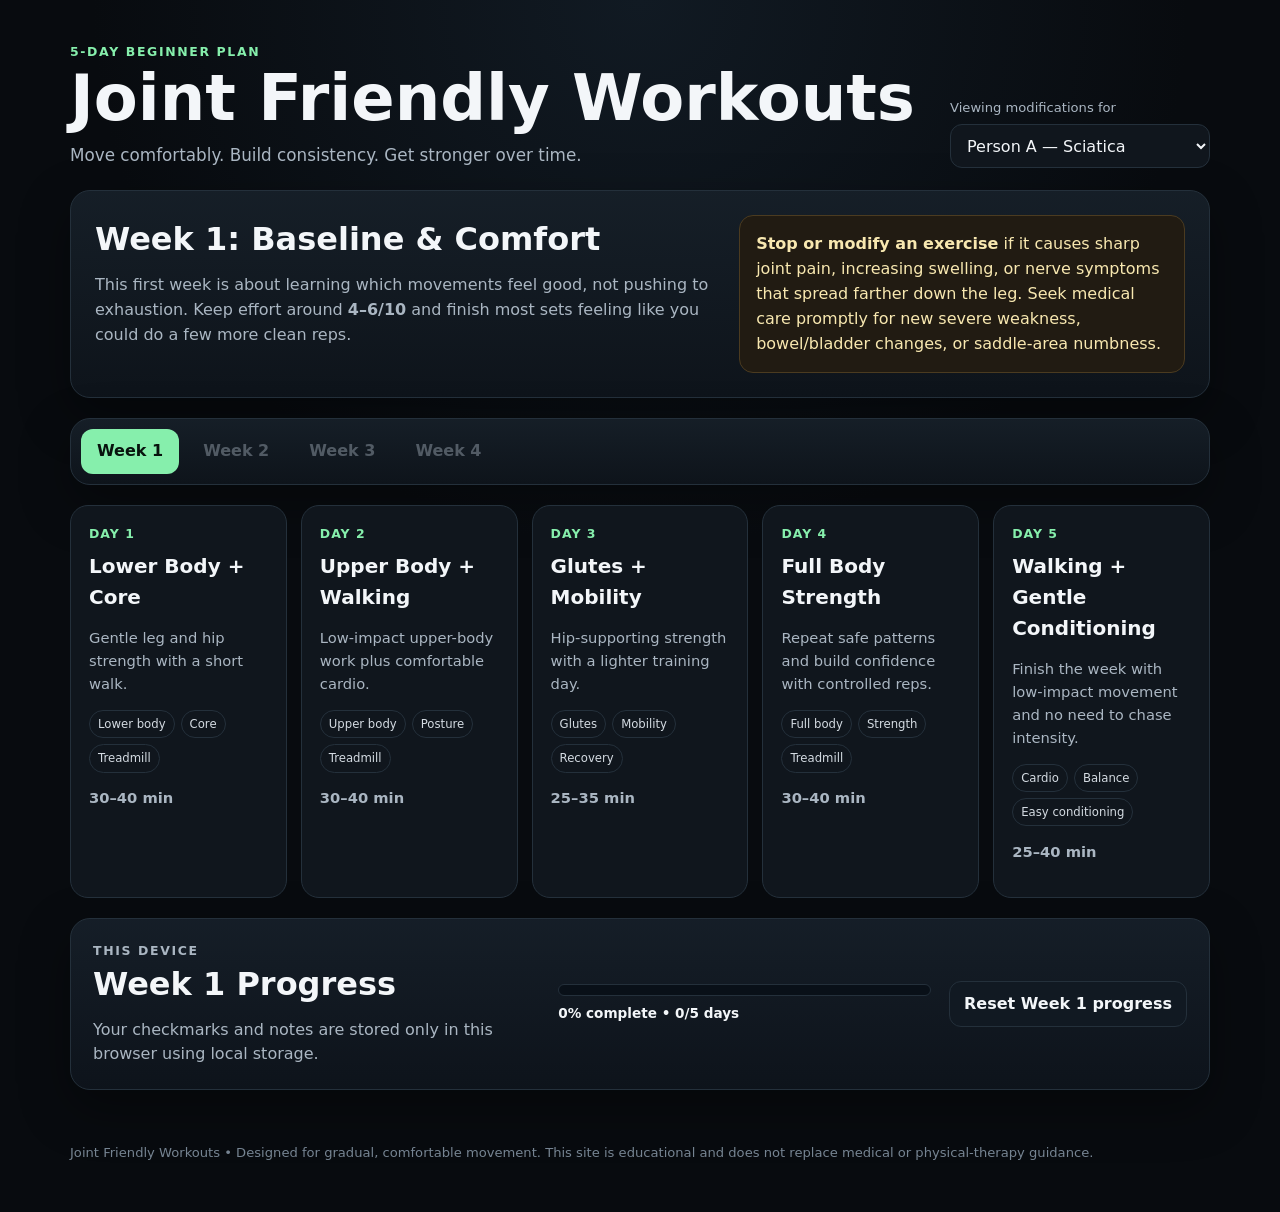
==== index.html @ ee9be579 "Add files via upload" ====
<!doctype html>
<html lang="en">
<head>
  <meta charset="utf-8" />
  <meta name="viewport" content="width=device-width, initial-scale=1" />
  <meta name="theme-color" content="#0b0f14" />
  <meta name="description" content="Joint-friendly 5-day workout plans with sciatica and knee/hip modifications." />
  <title>Joint Friendly Workouts</title>
  <link rel="stylesheet" href="styles.css" />
</head>
<body>
  <header class="site-header">
    <div>
      <p class="eyebrow">5-day beginner plan</p>
      <h1>Joint Friendly Workouts</h1>
      <p class="subtitle">Move comfortably. Build consistency. Get stronger over time.</p>
    </div>
    <div class="profile-control" aria-label="Select workout profile">
      <label for="profileSelect">Viewing modifications for</label>
      <select id="profileSelect">
        <option value="a">Person A — Sciatica</option>
        <option value="b">Person B — Knee / Hip</option>
      </select>
    </div>
  </header>

  <main class="layout">
    <section class="panel intro-card">
      <div>
        <h2>Week 1: Baseline &amp; Comfort</h2>
        <p>This first week is about learning which movements feel good, not pushing to exhaustion. Keep effort around <strong>4–6/10</strong> and finish most sets feeling like you could do a few more clean reps.</p>
      </div>
      <div class="safety-box">
        <strong>Stop or modify an exercise</strong> if it causes sharp joint pain, increasing swelling, or nerve symptoms that spread farther down the leg. Seek medical care promptly for new severe weakness, bowel/bladder changes, or saddle-area numbness.
      </div>
    </section>

    <nav class="week-nav panel" aria-label="Workout week navigation">
      <button class="week-tab active" data-week="1">Week 1</button>
      <button class="week-tab locked" disabled title="Ready for future plans">Week 2</button>
      <button class="week-tab locked" disabled>Week 3</button>
      <button class="week-tab locked" disabled>Week 4</button>
    </nav>

    <section class="day-grid" id="dayGrid" aria-label="Week 1 workout days"></section>

    <section class="panel progress-panel">
      <div>
        <p class="eyebrow">This device</p>
        <h2>Week 1 Progress</h2>
        <p>Your checkmarks and notes are stored only in this browser using local storage.</p>
      </div>
      <div class="progress-wrap" aria-label="Workout completion progress">
        <div class="progress-bar"><span id="progressFill"></span></div>
        <strong id="progressText">0% complete</strong>
      </div>
      <button id="resetProgress" class="secondary-btn">Reset Week 1 progress</button>
    </section>
  </main>

  <dialog id="workoutDialog" class="workout-dialog">
    <div class="dialog-shell">
      <button class="close-btn" id="closeDialog" aria-label="Close workout">×</button>
      <div id="workoutContent"></div>
    </div>
  </dialog>

  <footer>
    <p>Joint Friendly Workouts • Designed for gradual, comfortable movement. This site is educational and does not replace medical or physical-therapy guidance.</p>
  </footer>

  <script src="data/workouts.js"></script>
  <script src="app.js"></script>
</body>
</html>
---- styles.css ----
:root {
  color-scheme: dark;
  --bg: #080b0f;
  --panel: #10161d;
  --panel-2: #161f28;
  --text: #f3f6f9;
  --muted: #aab6c2;
  --accent: #86efac;
  --accent-2: #60a5fa;
  --warning: #fde68a;
  --danger: #fca5a5;
  --border: #24303b;
  --shadow: 0 18px 50px rgba(0,0,0,.35);
}

* { box-sizing: border-box; }
html { scroll-behavior: smooth; }
body {
  margin: 0;
  font-family: Inter, ui-sans-serif, system-ui, -apple-system, BlinkMacSystemFont, "Segoe UI", sans-serif;
  background: radial-gradient(circle at top, #111a23 0%, var(--bg) 40%);
  color: var(--text);
  line-height: 1.55;
}
button, select, input, textarea { font: inherit; }
button, select { min-height: 44px; }

.site-header {
  max-width: 1180px;
  margin: 0 auto;
  padding: 42px 20px 22px;
  display: flex;
  gap: 28px;
  justify-content: space-between;
  align-items: end;
}
.eyebrow { text-transform: uppercase; letter-spacing: .13em; font-size: .78rem; color: var(--accent); font-weight: 800; margin: 0 0 5px; }
h1 { font-size: clamp(2rem, 6vw, 4rem); line-height: 1; margin: 0 0 12px; }
h2 { margin: 0 0 8px; font-size: clamp(1.35rem, 3vw, 2rem); }
h3 { margin: 0; }
.subtitle { color: var(--muted); margin: 0; font-size: 1.05rem; }
.profile-control { min-width: 260px; }
.profile-control label { display:block; font-size:.82rem; color: var(--muted); margin-bottom:6px; }
select {
  width: 100%; border: 1px solid var(--border); border-radius: 12px; background: var(--panel); color: var(--text); padding: 10px 12px;
}
.layout { max-width: 1180px; margin: 0 auto; padding: 0 20px 40px; }
.panel {
  background: linear-gradient(180deg, rgba(22,31,40,.96), rgba(14,20,27,.96));
  border: 1px solid var(--border);
  border-radius: 20px;
  box-shadow: var(--shadow);
}
.intro-card { padding: 24px; display:grid; grid-template-columns: 1.4fr 1fr; gap:20px; }
.intro-card p { margin:0; color: var(--muted); }
.safety-box { background: #211b12; border:1px solid #4b3b20; padding:16px; border-radius:14px; color:#f8e8b0; }
.week-nav { margin-top:20px; padding:10px; display:flex; gap:8px; overflow:auto; }
.week-tab { border:0; background:transparent; color:var(--muted); padding:10px 16px; border-radius:12px; font-weight:800; white-space:nowrap; }
.week-tab.active { background:var(--accent); color:#08130d; }
.week-tab.locked { opacity:.42; }
.day-grid { margin-top:20px; display:grid; grid-template-columns: repeat(5, minmax(0, 1fr)); gap:14px; }
.day-card {
  border:1px solid var(--border); border-radius:18px; background:var(--panel); padding:18px; cursor:pointer; transition:.2s ease; min-height:235px;
}
.day-card:hover { transform: translateY(-3px); border-color:#41505f; }
.day-card .day-num { color:var(--accent); font-weight:800; font-size:.78rem; letter-spacing:.08em; text-transform:uppercase; }
.day-card h3 { font-size:1.25rem; margin:7px 0; }
.day-card p { color:var(--muted); font-size:.92rem; }
.day-card .tag-row { display:flex; gap:6px; flex-wrap:wrap; margin-top:12px; }
.tag { border:1px solid var(--border); border-radius:999px; padding:4px 8px; font-size:.73rem; color:#d4dbe2; }
.day-card.completed { outline: 2px solid #2d8b53; }
.day-card.completed::after { content:"✓ Completed"; display:inline-block; margin-top:12px; color:var(--accent); font-weight:800; }
.progress-panel { margin-top:20px; padding:22px; display:grid; grid-template-columns: 1.2fr 1fr auto; gap:18px; align-items:center; }
.progress-panel p { margin:0; color:var(--muted); }
.progress-bar { height:12px; background:#091018; border:1px solid var(--border); border-radius:999px; overflow:hidden; }
.progress-bar span { display:block; height:100%; width:0; background:linear-gradient(90deg,var(--accent-2),var(--accent)); transition:width .2s; }
.progress-wrap strong { display:block; margin-top:7px; font-size:.85rem; }
.secondary-btn, .primary-btn { border:1px solid var(--border); border-radius:12px; padding:10px 14px; font-weight:800; cursor:pointer; }
.secondary-btn { background:#111922; color:var(--text); }
.primary-btn { background:var(--accent); color:#07110c; border-color:transparent; }
footer { max-width:1180px; margin:0 auto; padding:0 20px 35px; color:#768492; font-size:.82rem; }

.workout-dialog { width:min(900px, 96vw); max-height:94vh; padding:0; border:1px solid var(--border); border-radius:22px; background:var(--bg); color:var(--text); box-shadow:var(--shadow); }
.workout-dialog::backdrop { background:rgba(0,0,0,.78); backdrop-filter:blur(4px); }
.dialog-shell { position:relative; padding:24px; }
.close-btn { position:sticky; top:0; float:right; z-index:4; width:44px; border-radius:50%; border:1px solid var(--border); background:#1a232c; color:white; font-size:1.6rem; cursor:pointer; }
.workout-hero { padding-right:55px; margin-bottom:20px; }
.workout-hero p { color:var(--muted); margin:.3rem 0; }
.exercise-list { display:grid; gap:14px; }
.exercise-card { border:1px solid var(--border); border-radius:16px; background:var(--panel); overflow:hidden; }
.exercise-head { display:grid; grid-template-columns:86px 1fr auto; gap:14px; align-items:center; padding:14px; }
.exercise-art { width:86px; height:86px; border-radius:14px; background:#0c1218; border:1px solid var(--border); display:grid; place-items:center; }
.exercise-art svg { width:70px; height:70px; stroke:var(--accent-2); fill:none; stroke-width:4; stroke-linecap:round; stroke-linejoin:round; }
.exercise-meta { color:var(--accent); font-weight:800; font-size:.88rem; }
.exercise-card details { border-top:1px solid var(--border); padding:12px 14px; }
.exercise-card summary { cursor:pointer; font-weight:800; }
.exercise-card details p { color:var(--muted); }
.modification { border-left:3px solid var(--accent); padding:9px 11px; background:#0e1d17; border-radius:0 10px 10px 0; margin-top:10px; }
.check-wrap { display:flex; align-items:center; gap:8px; }
.check-wrap input { width:23px; height:23px; accent-color:var(--accent); }
.tracker { margin-top:18px; padding:16px; background:var(--panel-2); border:1px solid var(--border); border-radius:16px; }
.tracker-grid { display:grid; grid-template-columns:repeat(3,1fr); gap:12px; }
.tracker label { display:block; color:var(--muted); font-size:.82rem; }
.tracker input, .tracker select, .tracker textarea { width:100%; margin-top:5px; padding:10px; border-radius:10px; border:1px solid var(--border); background:#0d1319; color:var(--text); }
.tracker textarea { min-height:88px; resize:vertical; }
.tracker .wide { grid-column:1/-1; }
.complete-day { width:100%; margin-top:14px; }

@media (max-width: 900px) {
  .day-grid { grid-template-columns:repeat(2,1fr); }
  .progress-panel { grid-template-columns:1fr; }
}
@media (max-width: 680px) {
  .site-header { padding-top:26px; display:block; }
  .profile-control { margin-top:20px; min-width:0; }
  .intro-card { grid-template-columns:1fr; }
  .day-grid { grid-template-columns:1fr; }
  .day-card { min-height:0; }
  .dialog-shell { padding:16px; }
  .exercise-head { grid-template-columns:70px 1fr; }
  .exercise-art { width:70px; height:70px; }
  .exercise-art svg { width:56px; height:56px; }
  .check-wrap { grid-column:2; }
  .tracker-grid { grid-template-columns:1fr 1fr; }
  .tracker .wide { grid-column:1/-1; }
}
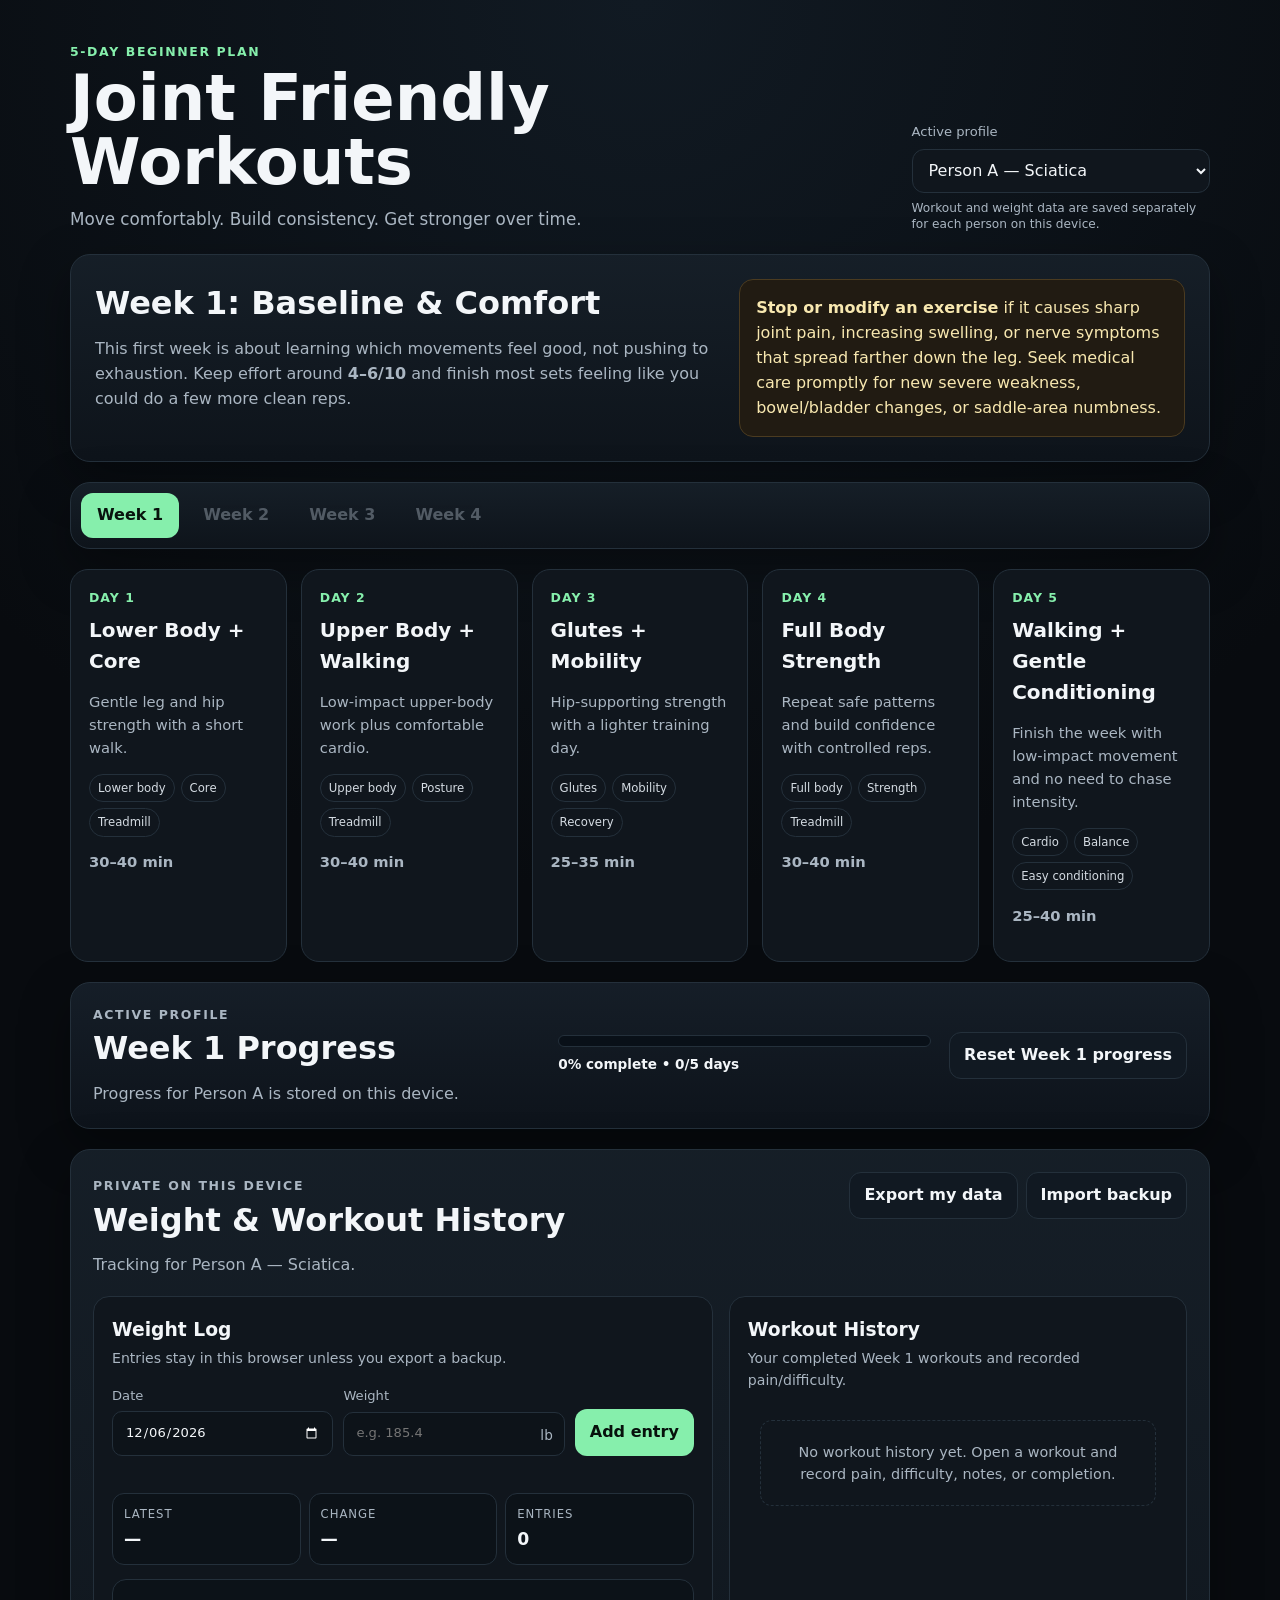
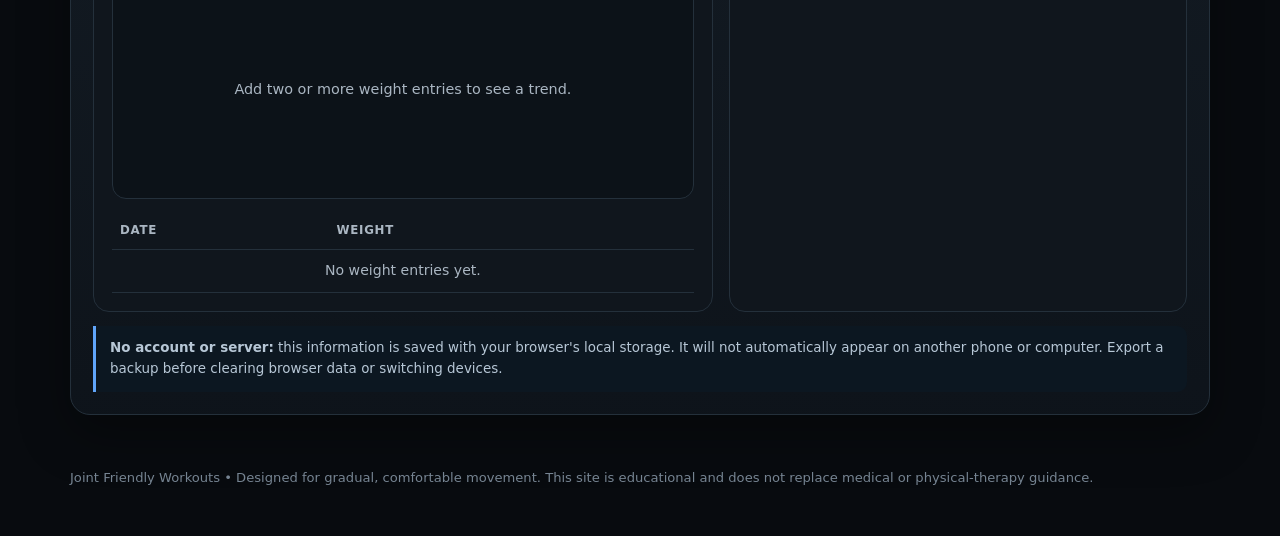
==== commit 0ab736af: "Add files via upload" ====
--- a/index.html
+++ b/index.html
@@ -16,11 +16,12 @@
       <p class="subtitle">Move comfortably. Build consistency. Get stronger over time.</p>
     </div>
     <div class="profile-control" aria-label="Select workout profile">
-      <label for="profileSelect">Viewing modifications for</label>
+      <label for="profileSelect">Active profile</label>
       <select id="profileSelect">
         <option value="a">Person A — Sciatica</option>
         <option value="b">Person B — Knee / Hip</option>
       </select>
+      <p class="profile-note">Workout and weight data are saved separately for each person on this device.</p>
     </div>
   </header>
 
@@ -46,15 +47,79 @@
 
     <section class="panel progress-panel">
       <div>
-        <p class="eyebrow">This device</p>
+        <p class="eyebrow">Active profile</p>
         <h2>Week 1 Progress</h2>
-        <p>Your checkmarks and notes are stored only in this browser using local storage.</p>
+        <p id="progressProfileText">Progress for Person A is stored on this device.</p>
       </div>
       <div class="progress-wrap" aria-label="Workout completion progress">
         <div class="progress-bar"><span id="progressFill"></span></div>
         <strong id="progressText">0% complete</strong>
       </div>
       <button id="resetProgress" class="secondary-btn">Reset Week 1 progress</button>
+    </section>
+
+    <section class="panel tracking-panel" id="tracking">
+      <div class="tracking-header">
+        <div>
+          <p class="eyebrow">Private on this device</p>
+          <h2>Weight &amp; Workout History</h2>
+          <p id="trackingProfileText">Tracking for Person A.</p>
+        </div>
+        <div class="tracking-actions">
+          <button id="exportData" class="secondary-btn">Export my data</button>
+          <label class="secondary-btn import-btn" for="importData">Import backup</label>
+          <input id="importData" type="file" accept="application/json,.json" hidden />
+        </div>
+      </div>
+
+      <div class="tracking-grid">
+        <section class="tracking-card">
+          <div class="section-heading">
+            <div>
+              <h3>Weight Log</h3>
+              <p>Entries stay in this browser unless you export a backup.</p>
+            </div>
+          </div>
+          <form id="weightForm" class="weight-form">
+            <label>Date
+              <input type="date" id="weightDate" required />
+            </label>
+            <label>Weight
+              <div class="input-with-unit">
+                <input type="number" id="weightValue" min="1" max="999" step="0.1" inputmode="decimal" placeholder="e.g. 185.4" required />
+                <span>lb</span>
+              </div>
+            </label>
+            <button class="primary-btn" type="submit">Add entry</button>
+          </form>
+          <p class="form-message" id="weightMessage" role="status" aria-live="polite"></p>
+          <div class="weight-summary" id="weightSummary"></div>
+          <div class="chart-wrap" id="weightChartWrap">
+            <svg id="weightChart" class="weight-chart" viewBox="0 0 640 220" role="img" aria-label="Weight trend chart"></svg>
+            <p id="emptyChart" class="empty-state">Add two or more weight entries to see a trend.</p>
+          </div>
+          <div class="table-wrap">
+            <table class="history-table">
+              <thead><tr><th>Date</th><th>Weight</th><th></th></tr></thead>
+              <tbody id="weightHistoryBody"></tbody>
+            </table>
+          </div>
+        </section>
+
+        <section class="tracking-card">
+          <div class="section-heading">
+            <div>
+              <h3>Workout History</h3>
+              <p>Your completed Week 1 workouts and recorded pain/difficulty.</p>
+            </div>
+          </div>
+          <div id="workoutHistory" class="workout-history"></div>
+        </section>
+      </div>
+
+      <div class="privacy-note">
+        <strong>No account or server:</strong> this information is saved with your browser's local storage. It will not automatically appear on another phone or computer. Export a backup before clearing browser data or switching devices.
+      </div>
     </section>
   </main>
 
--- a/styles.css
+++ b/styles.css
@@ -124,3 +124,110 @@
   .tracker-grid { grid-template-columns:1fr 1fr; }
   .tracker .wide { grid-column:1/-1; }
 }
+
+/* Tracking additions */
+.profile-note { margin: 7px 0 0; max-width: 310px; color: var(--muted); font-size: .76rem; line-height: 1.35; }
+.tracking-panel { margin-top: 20px; padding: 22px; }
+.tracking-header { display:flex; justify-content:space-between; align-items:flex-start; gap:18px; }
+.tracking-header p { margin:.25rem 0 0; color:var(--muted); }
+.tracking-actions { display:flex; gap:8px; flex-wrap:wrap; justify-content:flex-end; }
+.import-btn { display:inline-flex; align-items:center; justify-content:center; cursor:pointer; }
+.tracking-grid { display:grid; grid-template-columns:1.15fr .85fr; gap:16px; margin-top:18px; }
+.tracking-card { border:1px solid var(--border); border-radius:16px; background:var(--panel); padding:18px; min-width:0; }
+.section-heading { display:flex; justify-content:space-between; gap:12px; align-items:flex-start; }
+.section-heading p { margin:.25rem 0 0; color:var(--muted); font-size:.88rem; }
+.weight-form { display:grid; grid-template-columns:1fr 1fr auto; gap:10px; align-items:end; margin-top:16px; }
+.weight-form label { color:var(--muted); font-size:.82rem; }
+.weight-form input { width:100%; min-height:44px; margin-top:5px; padding:10px 12px; border-radius:10px; border:1px solid var(--border); background:#0d1319; color:var(--text); }
+.input-with-unit { position:relative; }
+.input-with-unit input { padding-right:42px; }
+.input-with-unit span { position:absolute; right:12px; bottom:10px; color:var(--muted); font-size:.85rem; }
+.form-message { min-height:1.35rem; margin:8px 0 0; font-size:.84rem; color:var(--muted); }
+.form-message.success { color:var(--accent); }
+.form-message.error { color:var(--danger); }
+.weight-summary { display:grid; grid-template-columns:repeat(3,1fr); gap:8px; margin:8px 0 14px; }
+.summary-stat { border:1px solid var(--border); border-radius:12px; background:#0c1218; padding:11px; }
+.summary-stat span { display:block; color:var(--muted); font-size:.73rem; text-transform:uppercase; letter-spacing:.08em; }
+.summary-stat strong { display:block; margin-top:3px; font-size:1.08rem; }
+.chart-wrap { min-height:220px; border:1px solid var(--border); border-radius:14px; background:#0c1218; padding:10px; display:grid; place-items:center; }
+.weight-chart { width:100%; height:auto; overflow:visible; }
+.chart-grid { stroke:#24303b; stroke-width:1; }
+.chart-line { fill:none; stroke:var(--accent-2); stroke-width:3; stroke-linecap:round; stroke-linejoin:round; }
+.chart-point { fill:var(--accent); stroke:#07110c; stroke-width:2; }
+.chart-label { fill:#91a0ae; font-size:12px; font-family:inherit; }
+.empty-state { color:var(--muted); text-align:center; margin:12px; font-size:.9rem; }
+.table-wrap { overflow:auto; margin-top:12px; max-height:270px; }
+.history-table { width:100%; border-collapse:collapse; font-size:.88rem; }
+.history-table th, .history-table td { padding:10px 8px; border-bottom:1px solid var(--border); text-align:left; }
+.history-table th { color:var(--muted); font-size:.74rem; text-transform:uppercase; letter-spacing:.06em; }
+.history-table td:last-child, .history-table th:last-child { text-align:right; }
+.empty-row { color:var(--muted); text-align:center !important; }
+.icon-btn { border:0; background:transparent; color:#d6a6a6; cursor:pointer; padding:7px; min-height:0; }
+.workout-history { display:grid; gap:10px; margin-top:16px; }
+.history-item { border:1px solid var(--border); background:#0c1218; border-radius:13px; padding:13px; }
+.history-item-head { display:flex; justify-content:space-between; align-items:flex-start; gap:10px; }
+.history-day { color:var(--accent); font-size:.7rem; text-transform:uppercase; font-weight:800; letter-spacing:.08em; }
+.history-item h4 { margin:2px 0 0; font-size:1rem; }
+.status-pill { border:1px solid var(--border); color:var(--muted); border-radius:999px; padding:3px 8px; font-size:.7rem; white-space:nowrap; }
+.status-pill.done { color:var(--accent); border-color:#2d8b53; background:#0d1c14; }
+.history-metrics { display:grid; grid-template-columns:repeat(3,1fr); gap:6px; margin-top:10px; }
+.history-metrics span { border-radius:9px; background:#111922; padding:8px; color:var(--muted); font-size:.72rem; }
+.history-metrics strong { display:block; color:var(--text); margin-top:2px; font-size:.86rem; }
+.history-notes { margin:10px 0 0; color:#c1ccd6; font-size:.84rem; white-space:pre-wrap; }
+.history-empty { border:1px dashed var(--border); border-radius:12px; padding:20px; }
+.privacy-note { margin-top:14px; border-left:3px solid var(--accent-2); background:#0c1721; color:#b7c7d6; padding:12px 14px; border-radius:0 10px 10px 0; font-size:.84rem; }
+
+@media (max-width: 900px) {
+  .tracking-grid { grid-template-columns:1fr; }
+}
+@media (max-width: 680px) {
+  .tracking-header { display:block; }
+  .tracking-actions { justify-content:flex-start; margin-top:14px; }
+  .tracking-actions > * { flex:1; }
+  .weight-form { grid-template-columns:1fr 1fr; }
+  .weight-form button { grid-column:1/-1; }
+  .history-metrics { grid-template-columns:1fr 1fr 1fr; }
+}
+@media (max-width: 460px) {
+  .weight-summary { grid-template-columns:1fr; }
+  .weight-form { grid-template-columns:1fr; }
+  .weight-form button { grid-column:auto; }
+  .history-metrics { grid-template-columns:1fr; }
+}
+
+/* Enhanced exercise illustrations */
+.exercise-head { grid-template-columns: minmax(280px, 360px) 1fr auto; align-items:center; }
+.exercise-art {
+  width:100%; height:auto; min-height:158px; padding:10px;
+  border-radius:16px; background:linear-gradient(145deg,#0b1219,#111b24);
+  overflow:hidden;
+}
+.exercise-art svg { width:100%; height:100%; stroke:none; fill:none; }
+.exercise-visual { width:100%; display:grid; grid-template-columns:1fr auto 1fr; align-items:center; gap:7px; }
+.pose-panel { min-width:0; }
+.pose-label { display:block; text-align:center; color:#dbe7f1; font-size:.71rem; font-weight:800; margin-bottom:4px; white-space:nowrap; }
+.pose-canvas { position:relative; height:116px; border:1px solid #263746; border-radius:12px; overflow:hidden; background:radial-gradient(circle at 50% 20%,#203142 0,#101820 58%,#0b1117 100%); }
+.pose-canvas > svg { display:block; width:100%; height:100%; }
+.pose-canvas .support { fill:#6d7883; stroke:none; opacity:.85; }
+.pose-canvas .support.floor { fill:none; stroke:#576470; stroke-width:2.5; }
+.pose-canvas .torso { fill:#2f7fb6; stroke:#7cc4f2; stroke-width:1.2; }
+.pose-canvas .limb { stroke:#8dc7ee; stroke-width:8.5; stroke-linecap:round; }
+.pose-canvas .head { fill:#d3a07c; stroke:#f0c09a; stroke-width:1.1; }
+.pose-canvas .joint { fill:#92efb3; stroke:#0d1a13; stroke-width:.8; }
+.visual-arrow { color:var(--accent); font-size:1.35rem; font-weight:900; }
+.visual-core-ring { position:absolute; left:50%; top:45%; width:36px; height:42px; transform:translate(-50%,-50%); border:2px dashed #647383; border-radius:50%; }
+.visual-core-ring.active { border-color:var(--accent); box-shadow:0 0 16px rgba(134,239,172,.28); }
+.breath-ring { position:absolute; right:8px; top:8px; display:grid; place-items:center; width:36px; height:36px; border-radius:50%; border:2px solid var(--accent-2); color:#cfe7ff; font-size:.62rem; font-weight:900; }
+.breath-out { border-color:var(--accent); color:#d7ffe3; transform:scale(.8); }
+.motion-arrow { position:absolute; right:9px; top:6px; color:var(--accent); font-size:1.8rem; font-weight:900; }
+
+@media (max-width: 820px) {
+  .exercise-head { grid-template-columns:1fr auto; }
+  .exercise-art { grid-column:1/-1; }
+}
+@media (max-width: 520px) {
+  .exercise-visual { gap:4px; }
+  .pose-canvas { height:104px; }
+  .pose-label { font-size:.65rem; }
+  .visual-arrow { font-size:1.05rem; }
+}
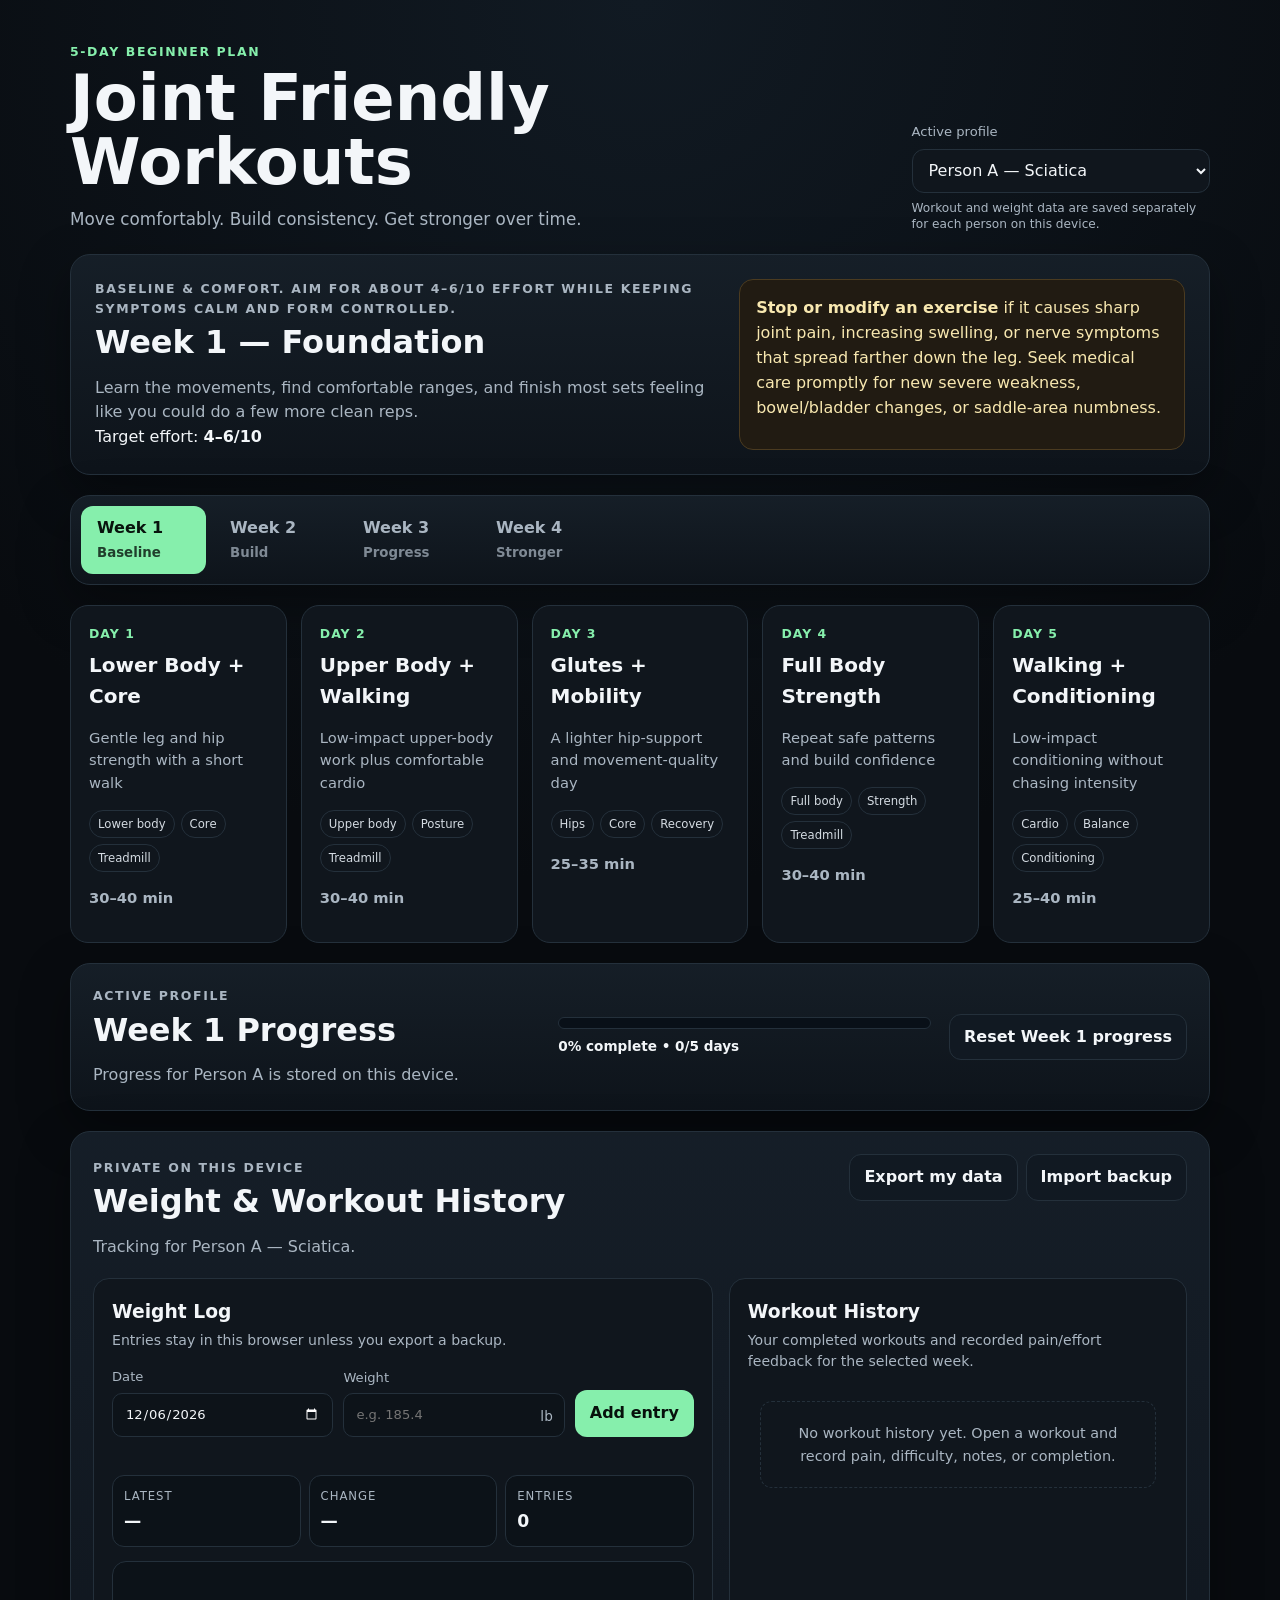
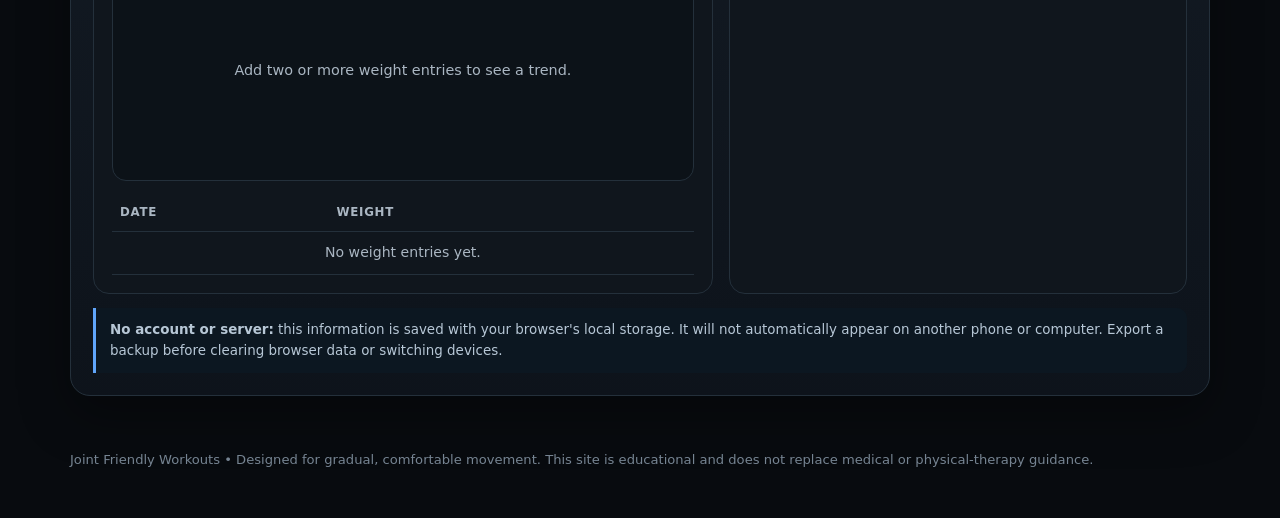
==== commit 24f5e4bd: "Add files via upload" ====
--- a/index.html
+++ b/index.html
@@ -28,8 +28,10 @@
   <main class="layout">
     <section class="panel intro-card">
       <div>
-        <h2>Week 1: Baseline &amp; Comfort</h2>
-        <p>This first week is about learning which movements feel good, not pushing to exhaustion. Keep effort around <strong>4–6/10</strong> and finish most sets feeling like you could do a few more clean reps.</p>
+        <p class="eyebrow" id="weekEyebrow">4-week progressive plan</p>
+        <h2 id="weekTitle">Week 1 — Baseline &amp; Comfort</h2>
+        <p id="weekIntro">Learn the movements, find comfortable ranges, and finish most sets feeling like you could do a few more clean reps.</p>
+        <div class="week-effort">Target effort: <strong id="weekEffort">4–6/10</strong></div>
       </div>
       <div class="safety-box">
         <strong>Stop or modify an exercise</strong> if it causes sharp joint pain, increasing swelling, or nerve symptoms that spread farther down the leg. Seek medical care promptly for new severe weakness, bowel/bladder changes, or saddle-area numbness.
@@ -37,25 +39,25 @@
     </section>
 
     <nav class="week-nav panel" aria-label="Workout week navigation">
-      <button class="week-tab active" data-week="1">Week 1</button>
-      <button class="week-tab locked" disabled title="Ready for future plans">Week 2</button>
-      <button class="week-tab locked" disabled>Week 3</button>
-      <button class="week-tab locked" disabled>Week 4</button>
+      <button class="week-tab active" data-week="1"><span>Week 1</span><small>Baseline</small></button>
+      <button class="week-tab" data-week="2"><span>Week 2</span><small>Build</small></button>
+      <button class="week-tab" data-week="3"><span>Week 3</span><small>Progress</small></button>
+      <button class="week-tab" data-week="4"><span>Week 4</span><small>Stronger</small></button>
     </nav>
 
-    <section class="day-grid" id="dayGrid" aria-label="Week 1 workout days"></section>
+    <section class="day-grid" id="dayGrid" aria-label="Workout days"></section>
 
     <section class="panel progress-panel">
       <div>
         <p class="eyebrow">Active profile</p>
-        <h2>Week 1 Progress</h2>
+        <h2 id="progressWeekTitle">Week 1 Progress</h2>
         <p id="progressProfileText">Progress for Person A is stored on this device.</p>
       </div>
       <div class="progress-wrap" aria-label="Workout completion progress">
         <div class="progress-bar"><span id="progressFill"></span></div>
         <strong id="progressText">0% complete</strong>
       </div>
-      <button id="resetProgress" class="secondary-btn">Reset Week 1 progress</button>
+      <button id="resetProgress" class="secondary-btn">Reset current week progress</button>
     </section>
 
     <section class="panel tracking-panel" id="tracking">
@@ -110,7 +112,7 @@
           <div class="section-heading">
             <div>
               <h3>Workout History</h3>
-              <p>Your completed Week 1 workouts and recorded pain/difficulty.</p>
+              <p id="historyWeekText">Your completed workouts and recorded pain/effort feedback for the selected week.</p>
             </div>
           </div>
           <div id="workoutHistory" class="workout-history"></div>
--- a/styles.css
+++ b/styles.css
@@ -231,3 +231,25 @@
   .pose-label { font-size:.65rem; }
   .visual-arrow { font-size:1.05rem; }
 }
+
+/* Workout phases */
+.phase-section { margin: 18px 0; }
+.phase-heading { display:flex; gap:14px; align-items:flex-start; padding:16px 18px; border:1px solid var(--border); border-radius:16px; background:rgba(255,255,255,.025); }
+.phase-heading h3 { margin:2px 0 4px; }
+.phase-heading p { margin:0; }
+.phase-number { flex:0 0 34px; width:34px; height:34px; border-radius:50%; display:grid; place-items:center; font-weight:800; background:var(--accent); color:#07130e; }
+.warmup-section .phase-heading { border-left:4px solid #e5a94b; }
+.main-phase .phase-heading { border-left:4px solid var(--accent); }
+.tracker .phase-heading { border-left:4px solid #68a7ff; margin-bottom:16px; }
+.warmup-grid { display:grid; grid-template-columns:repeat(auto-fit,minmax(245px,1fr)); gap:10px; margin-top:10px; }
+.warmup-card { display:grid; grid-template-columns:100px 1fr; gap:12px; align-items:center; padding:12px; border:1px solid var(--border); border-radius:14px; background:var(--card); }
+.warmup-card .exercise-visual { transform:scale(.72); transform-origin:center; width:138px; margin-left:-20px; margin-right:-18px; }
+.warmup-card h4 { margin:0 0 3px; font-size:1rem; }
+.warmup-card p { margin:5px 0 0; font-size:.88rem; color:var(--muted); line-height:1.35; }
+.warmup-dose { display:inline-block; font-size:.78rem; font-weight:800; color:var(--accent); }
+@media (max-width:620px){ .warmup-grid{grid-template-columns:1fr}.warmup-card{grid-template-columns:84px 1fr}.warmup-card .exercise-visual{transform:scale(.62);margin-left:-28px;margin-right:-26px}.phase-heading{padding:14px}.phase-number{flex-basis:30px;width:30px;height:30px} }
+/* Multi-week progression + matched photographic form guides */
+.week-tab{display:flex;flex-direction:column;align-items:flex-start;min-width:125px}.week-tab small{font-weight:600;opacity:.72;margin-top:2px}.week-tab.active small{opacity:.8}
+.exercise-art{background:#eef2f5;overflow:hidden;padding:0}.exercise-photo{display:block;width:100%;height:100%;object-fit:cover;border-radius:inherit}.photo-unavailable{width:100%;height:100%;display:flex;flex-direction:column;align-items:center;justify-content:center;text-align:center;padding:12px;color:var(--muted);background:linear-gradient(145deg,#111922,#0c1218)}.photo-unavailable span{font-weight:800;color:var(--text)}.photo-unavailable small{margin-top:4px;line-height:1.25}
+.warmup-icon{overflow:hidden;border-radius:12px}.warmup-icon .exercise-photo{width:100%;height:94px;object-fit:cover}.warmup-icon .photo-unavailable{height:94px}.warmup-card .exercise-visual{transform:none;width:auto;margin:0}
+@media(max-width:620px){.warmup-card .exercise-visual{transform:none;margin:0}.warmup-icon .exercise-photo,.warmup-icon .photo-unavailable{height:82px}}
